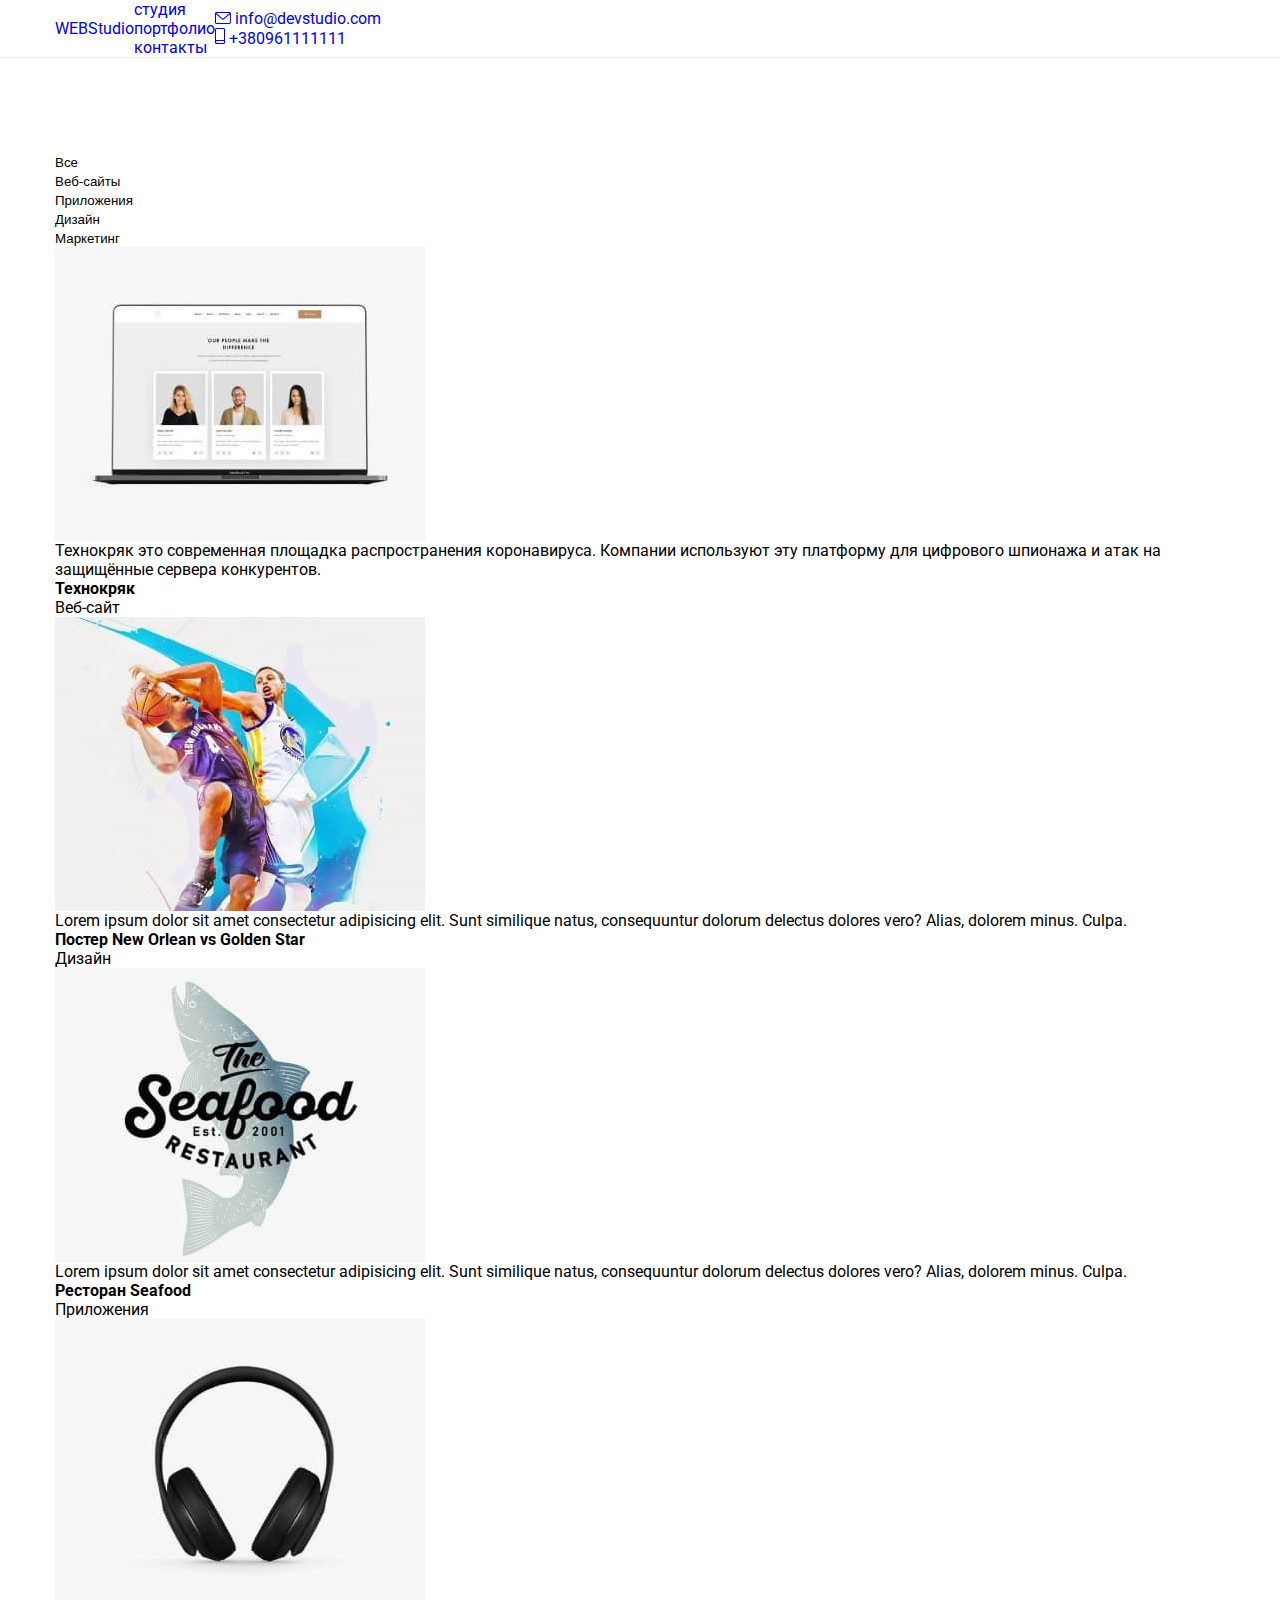
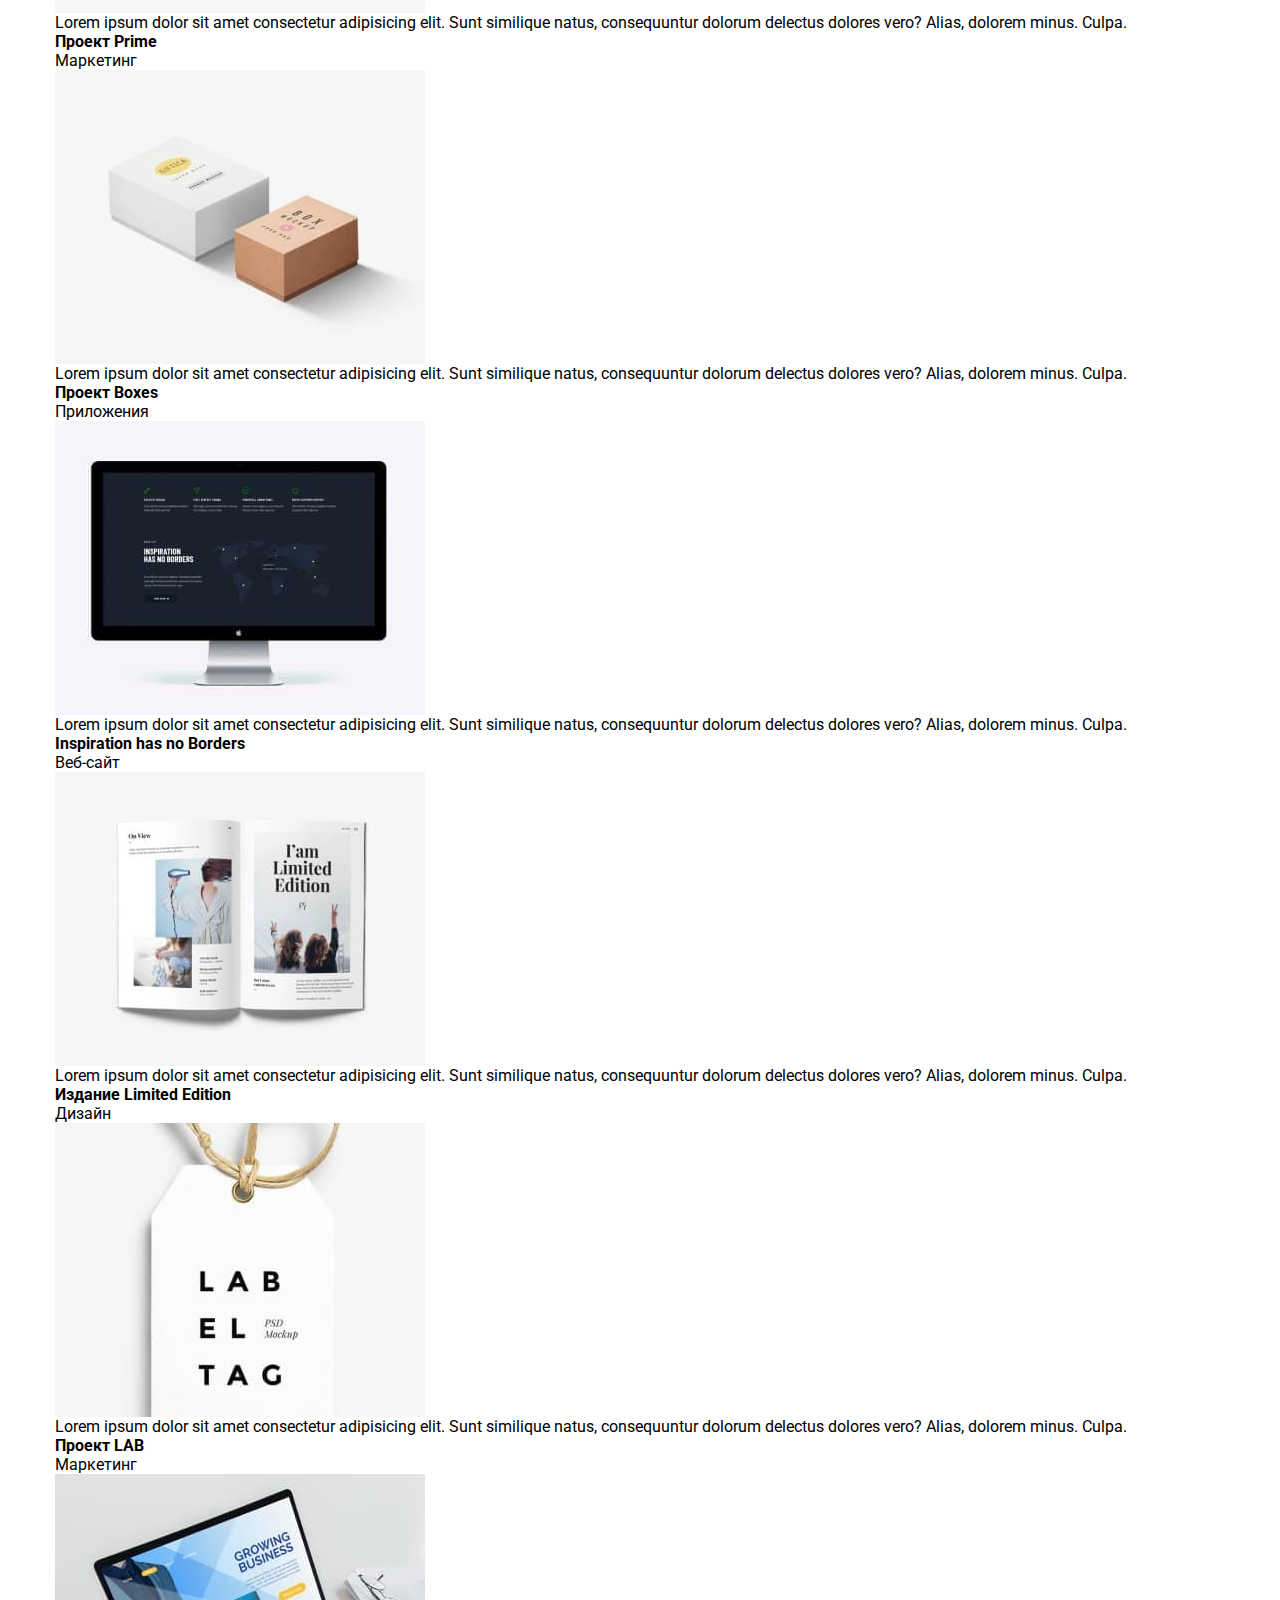
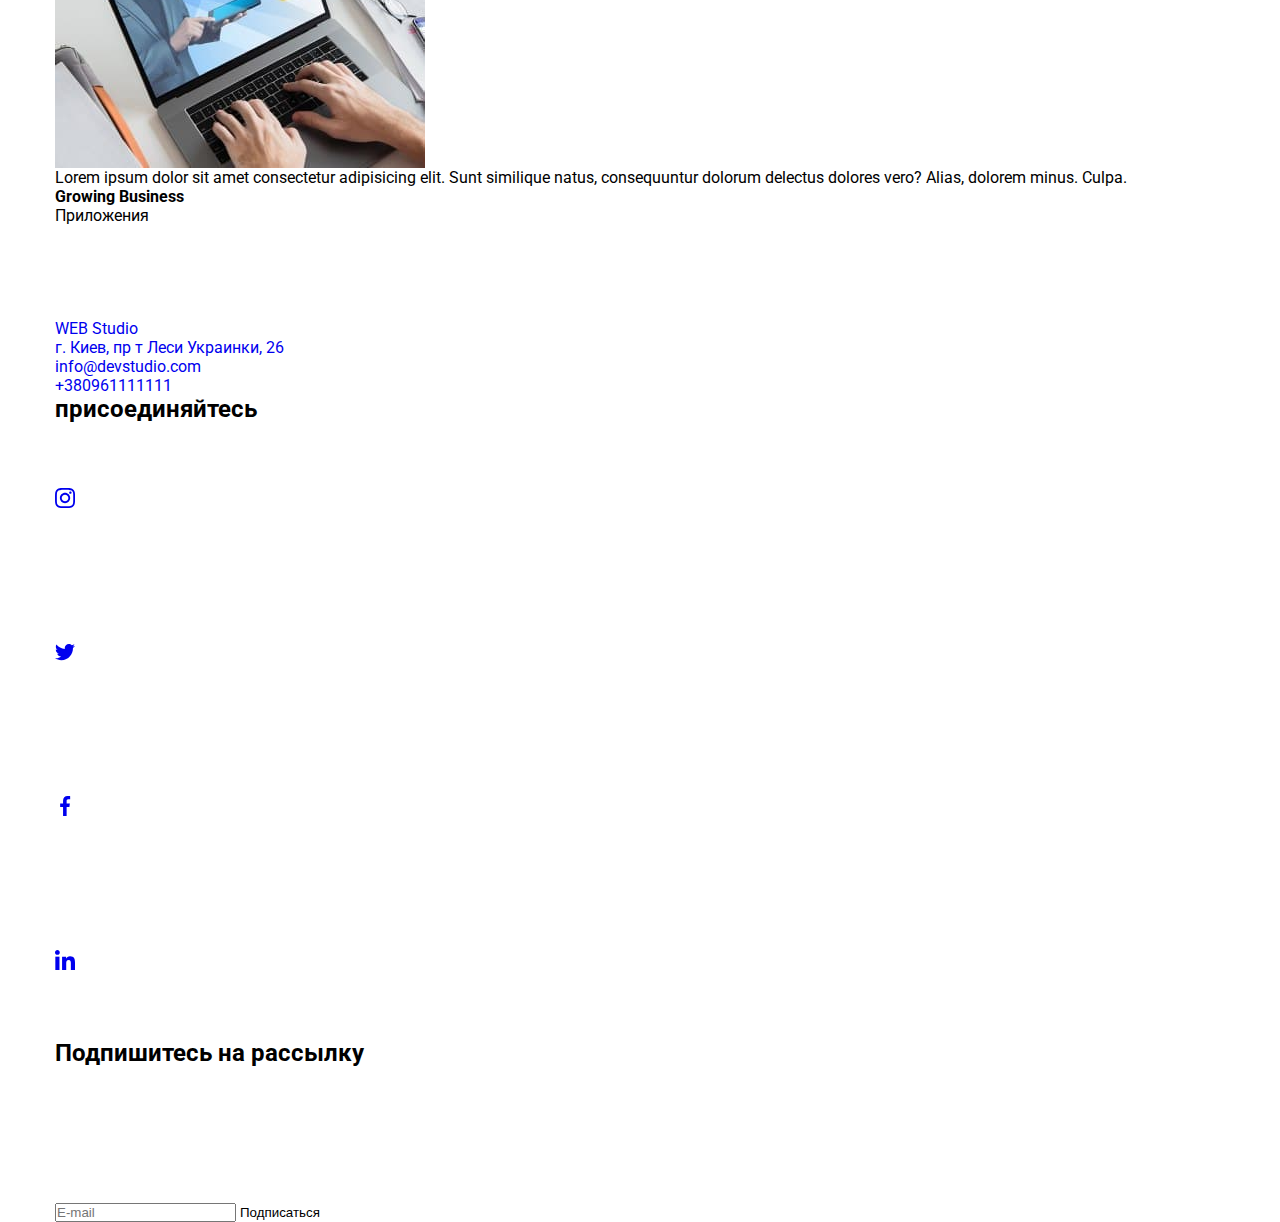
==== portfolio.html @ e419ee21 "Init commit" ====
<!DOCTYPE html>
<html lang="ru">
  <head>
    <meta charset="UTF-8" />
    <meta name="viewport" content="width=device-width, initial-scale=1.0" />
    <title>Document</title>
    <link
      rel="stylesheet"
      href="https://cdnjs.cloudflare.com/ajax/libs/modern-normalize/1.0.0/modern-normalize.css"
      integrity="sha512-Zx6MlUMKSVJoQ+83OwhdILe8cSEsCzfqThJd7J/VA2UrK6Ctj85p+xzqfyuNXE5B1k25uUdmJ2OzItbBy9GHAQ=="
      crossorigin="anonymous"
    />
    <link rel="preconnect" href="https://fonts.gstatic.com" />
    <link
      href="https://fonts.googleapis.com/css2?family=Raleway:wght@700&family=Roboto:wght@400;500;700;900&display=swap"
      rel="stylesheet"
    />
    <link rel="stylesheet" href="./styles/main.min.css" />
  </head>
  <body id="portfolio">
    <header class="header">
      <div class="container">
        <div class="header__content">
          <div class="logo">
            <a class="logotipe" href="#">
              <span class="logo_1">WEB</span><span class="logo_2">Studio</span>
            </a>
          </div>
          <nav class="menu_nav">
            <ul class="menu_list_nav">
              <li>
                <a class="links_nav" href="./index.html">студия</a>
              </li>
              <li>
                <a class="links_nav current" href="./portfolio.html"
                  >портфолио</a
                >
              </li>
              <li><a class="links_nav" href="#">контакты</a></li>
            </ul>
          </nav>
          <div class="contacts">
            <ul class="list_contacts">
              <li>
                <a class="links_contact" href="mailto:info@devstudio.com">
                  <svg width="16" height="12">
                    <use href="./images/sprite.svg#icon-envelope" />
                  </svg>
                  info@devstudio.com
                </a>
              </li>
              <li>
                <a class="links_contact" href="tel:+380961111111">
                  <svg width="10" height="16">
                    <use href="./images/sprite.svg#icon-smartphone" />
                  </svg>
                  +380961111111
                </a>
              </li>
            </ul>
          </div>
        </div>
      </div>
    </header>
    <main>
      <section class="section filter_section">
        <div class="container">
          <ul class="list__button">
            <li>
              <button class="button_style" type="button">Все</button>
            </li>
            <li>
              <button class="button_style" type="button">Веб-сайты</button>
            </li>
            <li>
              <button class="button_style" type="button">Приложения</button>
            </li>
            <li>
              <button class="button_style" type="button">Дизайн</button>
            </li>
            <li>
              <button class="button_style" type="button">Маркетинг</button>
            </li>
          </ul>
          <ul class="project">
            <li class="poroject_list">
              <div class="project-image-wrapper">
                <img
                  src="./images/Технокряк.jpg"
                  alt="foto_website"
                  width="370"
                  height="294"
                />
                <div class="desc">
                  <p>
                    Технокряк это современная площадка распространения
                    коронавируса. Компании используют эту платформу для
                    цифрового шпионажа и атак на защищённые сервера конкурентов.
                  </p>
                </div>
              </div>
              <div class="text__project">
                <h4 class="poroject_list_title">Технокряк</h4>
                <p class="poroject_list_text">Веб-сайт</p>
              </div>
            </li>
            <li class="poroject_list">
              <div class="project-image-wrapper">
                <img
                  src="./images/Постер_New_Orlean_vs_Golden_Star.jpg"
                  alt="foto_golden_star"
                  width="370"
                />
                <div class="desc">
                  <p
                    >Lorem ipsum dolor sit amet consectetur adipisicing elit.
                    Sunt similique natus, consequuntur dolorum delectus dolores
                    vero? Alias, dolorem minus. Culpa.</p
                  >
                </div>
              </div>
              <div class="text__project">
                <h4 class="poroject_list_title">
                  Постер New Orlean vs Golden Star
                </h4>
                <p class="poroject_list_text">Дизайн</p>
              </div>
            </li>
            <li class="poroject_list">
              <div class="project-image-wrapper">
                <img
                  src="./images/Ресторан_Seafood.jpg"
                  alt="foto_restorant"
                  width="370"
                  height="294"
                />
                <div class="desc">
                  <p
                    >Lorem ipsum dolor sit amet consectetur adipisicing elit.
                    Sunt similique natus, consequuntur dolorum delectus dolores
                    vero? Alias, dolorem minus. Culpa.</p
                  >
                </div>
              </div>
              <div class="text__project">
                <h4 class="poroject_list_title">Ресторан Seafood</h4>
                <p class="poroject_list_text">Приложения</p>
              </div>
            </li>
            <li class="poroject_list">
              <div class="project-image-wrapper">
                <img
                  src="./images/Проект_Prime.jpg"
                  alt="foto_headphones"
                  width="370"
                  height="294"
                />
                <div class="desc">
                  <p
                    >Lorem ipsum dolor sit amet consectetur adipisicing elit.
                    Sunt similique natus, consequuntur dolorum delectus dolores
                    vero? Alias, dolorem minus. Culpa.</p
                  >
                </div>
              </div>
              <div class="text__project">
                <h4 class="poroject_list_title">Проект Prime</h4>
                <p class="poroject_list_text">Маркетинг</p>
              </div>
            </li>
            <li class="poroject_list">
              <div class="project-image-wrapper">
                <img
                  src="./images/Проект_Boxes.jpg"
                  alt="foto_boxes"
                  width="370"
                  height="294"
                />
                <div class="desc">
                  <p
                    >Lorem ipsum dolor sit amet consectetur adipisicing elit.
                    Sunt similique natus, consequuntur dolorum delectus dolores
                    vero? Alias, dolorem minus. Culpa.</p
                  >
                </div>
              </div>
              <div class="text__project">
                <h4 class="poroject_list_title">Проект Boxes</h4>
                <p class="poroject_list_text">Приложения</p>
              </div>
            </li>
            <li class="poroject_list">
              <div class="project-image-wrapper">
                <img
                  src="./images/Inspiration_has_no_Borders.jpg"
                  alt="foto_borders"
                  width="370"
                  height="294"
                />
                <div class="desc">
                  <p
                    >Lorem ipsum dolor sit amet consectetur adipisicing elit.
                    Sunt similique natus, consequuntur dolorum delectus dolores
                    vero? Alias, dolorem minus. Culpa.</p
                  >
                </div>
              </div>
              <div class="text__project">
                <h4 class="poroject_list_title">Inspiration has no Borders</h4>
                <p class="poroject_list_text">Веб-сайт</p>
              </div>
            </li>
            <li class="poroject_list">
              <div class="project-image-wrapper">
                <img
                  src="./images/Издание_Limited_Edition.jpg"
                  alt="foto_edition"
                  width="370"
                  height="294"
                />
                <div class="desc">
                  <p
                    >Lorem ipsum dolor sit amet consectetur adipisicing elit.
                    Sunt similique natus, consequuntur dolorum delectus dolores
                    vero? Alias, dolorem minus. Culpa.</p
                  >
                </div>
              </div>
              <div class="text__project">
                <h4 class="poroject_list_title">Издание Limited Edition</h4>
                <p class="poroject_list_text">Дизайн</p>
              </div>
            </li>
            <li class="poroject_list">
              <div class="project-image-wrapper">
                <img
                  src="./images/Проект_LAB.jpg"
                  alt="foto_lab"
                  width="370"
                  height="294"
                />
                <div class="desc">
                  <p
                    >Lorem ipsum dolor sit amet consectetur adipisicing elit.
                    Sunt similique natus, consequuntur dolorum delectus dolores
                    vero? Alias, dolorem minus. Culpa.</p
                  >
                </div>
              </div>
              <div class="text__project">
                <h4 class="poroject_list_title">Проект LAB</h4>
                <p class="poroject_list_text">Маркетинг</p>
              </div>
            </li>
            <li class="poroject_list">
              <div class="project-image-wrapper">
                <img
                  src="./images/Growing_Business.jpg"
                  alt="foto_growing"
                  width="370"
                  height="294"
                />
                <div class="desc">
                  <p
                    >Lorem ipsum dolor sit amet consectetur adipisicing elit.
                    Sunt similique natus, consequuntur dolorum delectus dolores
                    vero? Alias, dolorem minus. Culpa.</p
                  >
                </div>
              </div>
              <div class="text__project">
                <h4 class="poroject_list_title">Growing Business</h4>
                <p class="poroject_list_text">Приложения</p>
              </div>
            </li>
          </ul>
        </div>
      </section>
    </main>
    <footer class="footer_logo">
      <div class="container">
        <div class="footer_link">
          <div class="contact_footer">
            <div class="logo">
              <a class="logotipe" href="#">
                <span class="logo_1">WEB</span>
                <span class="logo_2_footer">Studio</span>
              </a>
            </div>
            <div class="contacts">
              <ul class="list_footer">
                <li>
                  <a
                    class="address"
                    href="https://goo.gl/maps/7RgDSENQ5KW48WeS6"
                    rel="noopener noreferrer"
                  >
                    г. Киев, пр т Леси Украинки, 26
                  </a>
                </li>
                <li>
                  <a class="links_contact" href="mailto:info@devstudio.com">
                    info@devstudio.com
                  </a>
                </li>
                <li>
                  <a class="links_contact" href="tel:+380961111111">
                    +380961111111
                  </a>
                </li>
              </ul>
            </div>
          </div>
          <div class="social_link_footer">
            <h2 class="links__title">присоединяйтесь</h2>
            <ul class="list__link__footer">
              <li>
                <a href="#">
                  <svg width="20">
                    <use href="./images/sprite.svg#icon-instagram-2" />
                  </svg>
                </a>
              </li>
              <li>
                <a href="#">
                  <svg width="20">
                    <use href="./images/sprite.svg#icon-twitter-1" />
                  </svg>
                </a>
              </li>
              <li>
                <a href="#">
                  <svg width="20">
                    <use href="./images/sprite.svg#icon-facebook-1" />
                  </svg>
                </a>
              </li>
              <li>
                <a href="#">
                  <svg width="20">
                    <use href="./images/sprite.svg#icon-linkedin-1" />
                  </svg>
                </a>
              </li>
            </ul>
          </div>
          <div class="e-mail_input">
            <h2 class="title__input">Подпишитесь на рассылку</h2>
            <form action="" class="form_input">
              <input
                type="email"
                name="user-email"
                class="input__mailing__list"
                placeholder="E-mail"
              />
              <button type="submit" class="btn__subscribe"
                >Подписаться
                <svg>
                  <use href="./images/sprite.svg#icon-icon-send" />
                </svg>
              </button>
            </form>
          </div>
        </div>
      </div>
    </footer>
  </body>
</html>
---- styles/main.min.css ----
:root{--c-background: #e5e5e5;--c-white: #ffffff;--c-blue: #2196e3;--c-light-blue: #2196f3;--c-black: #000000;--c-dark: #212121;--c-boulder: #757575;--c-gray: #afb1b8;--c-colordesc: #2f303a;--c-colorteam: #f5f4fa;--font-roboto: "Roboto", sans-serif;--font-raleway: "Raleway", sans-serif;--max-container-width: 1200px;--container-padding: 0 15px;--section-padding: 94px 0}*{margin:0%;padding:0%;box-sizing:border-box}p{margin:0;padding:0}body{background-color:var(--c-white);font-family:var(--font-roboto)}button{background-color:transparent;border:none;cursor:pointer}a{text-decoration:none}ul li{list-style:none}img{display:block}.section{padding:var(--section-padding)}.container{max-width:var(--max-container-width);margin:0 auto;padding:var(--container-padding)}.social-links{display:flex;justify-content:center;align-items:center}.social-links__item{margin-right:10px;margin-left:0}.social-links__item:last-child{margin-right:0}.social-links__link{display:flex;border-radius:50%;justify-content:center;align-items:center;color:var(--c-gray);width:44px;height:44px;transition:color 0.25s cubic-bezier(0.4, 0, 0.2, 1),background-color 0.25s cubic-bezier(0.4, 0, 0.2, 1)}.social-links__link svg{width:20px;height:20px;color:inherit}.social-links__link:hover{background-color:var(--c-light-blue);color:var(--c-white)}.social-links--dark .social-links__link{background:rgba(255,255,255,0.1);color:var(--c-white)}.social-links--dark .social-links__link:hover{background-color:var(--c-light-blue)}.title,.working__title,.team__title,.partners__title{color:var(--c-dark);font-weight:700;font-size:36px;line-height:1.17;letter-spacing:0.03em}.backdrop{position:fixed;top:0;left:0;width:100vw;height:100vh;background-color:rgba(0,0,0,0.5);z-index:999;transition:all 250ms linear}.backdrop--is-hidden{opacity:0;visibility:hidden;pointer-events:none}.logo__first{color:var(--c-blue);font-size:26px;font-weight:400;font-family:var(--font-raleway);line-height:1.17}.logo__last{color:var(--c-black);font-size:26px;font-weight:700;font-family:var(--font-raleway);line-height:1.38}.logo--light .logo__last{color:var(--c-white)}.modal__close-button{position:absolute;top:8px;right:8px;width:30px;height:30px;border:1px solid rgba(0,0,0,0.1);box-sizing:border-box;border-radius:50%;padding:10 10}.modal__close-button:hover{color:var(--c-light-blue)}.modal__close-button svg{color:inherit;width:11px;height:11px;fill:none}.header{background-color:var(--c-white);border-bottom:1px solid #ececec}.header__content{display:flex;align-items:center}.header__list{display:flex;height:80px}.header__item{margin-right:50px;display:flex;justify-content:center;align-items:center;position:relative}.header__item:last-child{margin-right:0}.header__link{color:var(--c-dark);font-weight:500;font-size:14px;line-height:1.17;display:flex;height:100%;align-items:center;position:relative;transition:color 0.25s cubic-bezier(0.4, 0, 0.2, 1)}.header__link::after{content:"";display:block;width:100%;height:4px;background:var(--c-light-blue);position:absolute;left:0;bottom:-1px;border-radius:2px;opacity:0}.header__link:hover,.header__link:focus{color:var(--c-light-blue)}.header__link--current{color:var(--c-light-blue)}.header__link--current::after{opacity:1}.header__contacts{margin-left:auto}.header__contacts-list{display:flex}.header__contacts-item{margin-right:50px}.header__contacts-item:last-child{margin-right:0}.header__contacts-link{color:var(--c-boulder);display:inline-flex;justify-content:flex-start;align-items:center;transition:color 0.25s cubic-bezier(0.4, 0, 0.2, 1)}.header__contacts-link svg{margin-right:10px;color:inherit}.header__contacts-link:hover,.header__contacts-link:focus{color:var(--c-light-blue)}.header__logo{margin-right:93px}.hero{position:relative;background-color:var(--c-colordesc);background-image:url(../images/img_Overlay.jpg);background-repeat:no-repeat;background-size:cover;background-position:center center}.hero:before{content:"";display:block;position:absolute;left:0;top:0;width:100%;height:100%;z-index:1;background:rgba(47,48,58,0.4)}.hero__container{position:relative;z-index:2}.hero__content{color:var(--c-white);padding:106px 0}.hero__title{font-size:44px;line-height:60px;font-weight:900;max-width:690px;text-align:center;margin:0 auto 40px}.hero__button{color:var(--c-white);display:block;padding:10px 32px;background-color:var(--c-light-blue);border-radius:4px;margin:0 auto;min-width:200px;font-size:16px;line-height:1.87;box-shadow:0px 4px 4px rgba(0,0,0,0.15);transition:color 0.25s cubic-bezier(0.4, 0, 0.2, 1),background-color 0.25s cubic-bezier(0.4, 0, 0.2, 1)}.hero__button:hover{background-color:var(--c-white);color:var(--c-light-blue)}.about{padding-bottom:0}.about__content{display:flex;justify-content:space-between}.about__item{max-width:270px}.about__icon{padding:25px 0;display:flex;justify-content:center;align-items:center;margin-bottom:30px;background:#f5f4fa;border-radius:4px}.about__title{color:var(--c-dark);font-weight:700;font-size:14px;line-height:1.14;letter-spacing:0.03em;margin-bottom:10px}.about__text{color:var(--c-boulder);font-size:14px;letter-spacing:0.03em;line-height:1.71;font-weight:400;max-width:270px}.working__title{text-align:center;margin-bottom:50px}.working__list{display:flex;margin-left:-30px}.working__item{margin-left:30px;flex-basis:calc((100% / 3) - 30px);position:relative}.working__label{display:flex;justify-content:center;align-items:center;position:absolute;width:100%;padding:27px;background-color:rgba(47,48,58,0.8);font-weight:700;font-size:14px;line-height:1.14;letter-spacing:0.03em;color:var(--c-white);bottom:0px}.team{background-color:var(--c-colorteam);text-align:center}.team__title{margin-bottom:50px}.team__list{display:flex;margin-left:-30px}.team__item{box-shadow:0px 1px 3px rgba(0,0,0,0.12),0px 1px 1px rgba(0,0,0,0.14),0px 2px 1px rgba(0,0,0,0.2);border-radius:0px 0px 4px 4px;background-color:var(--c-white);margin-left:30px;flex-basis:calc((100% - 30px) / 4);border-radius:0px 0px 4px 4px}.team__name{color:var(--c-dark);font-weight:500;font-size:16px;line-height:1.17;letter-spacing:0.03em;margin:30px 0 10px;text-align:center}.team__position{color:var(--c-boulder);font-weight:400;font-size:16px;line-height:1.17;letter-spacing:0.03em;margin-bottom:16px}.team .social-links{padding:0 32px;margin-bottom:30px}.partners__title{margin-bottom:50px;text-align:center}.partners__list{display:flex;justify-content:flex-start;align-items:center;margin-right:-30px}.partners__item{display:flex;justify-content:center;align-items:center;border:1px solid var(--c-gray);border-radius:4px;flex-basis:170px;height:90px;margin-right:30px;color:var(--c-gray);transition:color 0.25s cubic-bezier(0.4, 0, 0.2, 1),border-color 0.25s cubic-bezier(0.4, 0, 0.2, 1)}.partners__item:hover{border-color:var(--c-light-blue);color:var(--c-light-blue)}.partners__icon{display:flex;justify-content:center;align-items:center;width:100%;height:100%;color:inherit}.footer{background-color:var(--c-colordesc);padding:60px}.footer__content{display:flex}.footer__item{padding-bottom:9px}.footer__item:last-child{padding-bottom:0}.footer__link{color:var(--c-white);font-weight:400;font-size:14px;line-height:1.71;letter-spacing:0.03em}.footer__logo{margin-bottom:20px}.footer__social{margin-left:70px;padding-top:12px}.footer__title{color:var(--c-white);font-weight:700;font-size:14px;line-height:1.17;letter-spacing:0.03em;margin-bottom:20px}.footer__input_wrapper{margin-left:93px;padding-top:12px}.footer__input_title{color:var(--c-white);font-weight:700;font-size:14px;line-height:1.17;letter-spacing:0.03em;margin-bottom:20px}.footer__input_item{color:var(--c-white);width:358px;padding:15px;background-color:#2f303a;border-radius:4px;box-sizing:border-box;box-shadow:inset 0 4px 4px rgba(0,0,0,0.15),0 4px 4px rgba(0,0,0,0.15);border:1px solid rgba(255,255,255,0.3)}.footer__input_item::placeholder{font-weight:400;font-size:16px;line-height:1.17;letter-spacing:0.03em}.footer__input{display:flex}.footer__btn{display:flex;align-items:center;font-weight:700;font-size:16px;line-height:1.88;letter-spacing:0.03em;margin-left:12px;padding:13px;color:var(--c-white);background-color:var(--c-light-blue);box-shadow:0px 4px 4px rgba(0,0,0,0.15);border-radius:4px}.footer__btn svg{width:24px;height:24px;margin-left:10px}.modal{position:absolute;top:50%;left:50%;padding:40px;transform:translate(-50%, -50%);width:528px;background-color:var(--c-white);box-shadow:0px 1px 3px rgba(0,0,0,0.12),0px 1px 1px rgba(0,0,0,0.14),0px 2px 1px rgba(0,0,0,0.2);border-radius:4px;transition:transform 0.25s cubic-bezier(0.4, 0, 0.2, 1)}.backdrop--is-hidden .modal{transform:translate(-50%, -50%) scale(0.7)}.modal__title{font-family:Roboto;font-size:20px;font-weight:700;line-height:23px;letter-spacing:0.03em;text-align:center;margin-bottom:12px}.modal__field{position:relative;color:var(--c-boulder);margin-bottom:10px;transition:color 0.25s cubic-bezier(0.4, 0, 0.2, 1),outline-color 0.25s cubic-bezier(0.4, 0, 0.2, 1)}.modal__field:focus-within{outline-color:var(--c-light-blue);color:var(--c-light-blue)}.modal__field--textarea{margin-bottom:20px;transition:color 0.25s cubic-bezier(0.4, 0, 0.2, 1),outline-color 0.25s cubic-bezier(0.4, 0, 0.2, 1)}.modal__label{display:block;font-weight:400;font-size:12px;line-height:1;color:var(--c-boulder);margin-bottom:4px}.modal__input{width:100%;height:40px;border:1px solid rgba(33,33,33,0.2);box-sizing:border-box;border-radius:4px;padding-left:42px;outline-color:inherit}.modal__icon{position:absolute;top:32px;left:15px;color:inherit}.modal__textarea{width:100%;height:120px;padding:12px 16px;resize:none;border:1px solid rgba(33,33,33,0.2);box-sizing:border-box;border-radius:4px;outline-color:inherit}.modal__textarea::placeholder{font-weight:400;font-size:14px;line-height:1.17;letter-spacing:0.03em;color:var(--c-boulder)}.modal__btn{display:block;margin:30px auto 0;font-weight:700;font-size:16px;line-height:1.87;letter-spacing:0.03em;color:var(--c-white);background-color:var(--c-light-blue);padding:10px 55px;box-shadow:0px 1px 3px rgba(0,0,0,0.12),0px 1px 1px rgba(0,0,0,0.14),0px 2px 1px rgba(0,0,0,0.2);border-radius:4px}.modal__agree-text{font-size:14px;line-height:24px}.modal__agree-text a{color:var(--c-light-blue);text-decoration:underline;text-decoration-skip-ink:none}.modal__checkbox-wrapper{cursor:pointer;display:inline-flex;align-items:center;user-select:none}.modal__checkbox{width:0;height:0;opacity:0}.modal__checkbox:checked+.modal__fake-checkbox{background:var(--c-light-blue)}.modal__fake-checkbox{position:relative;display:inline-block;vertical-align:middle;width:16px;height:16px;border:1px solid var(--c-light-blue);flex-shrink:0;margin-right:7px;border-radius:2px}.modal__fake-checkbox svg{position:absolute;top:3px;left:2px}
/*# sourceMappingURL=main.min.css.map */
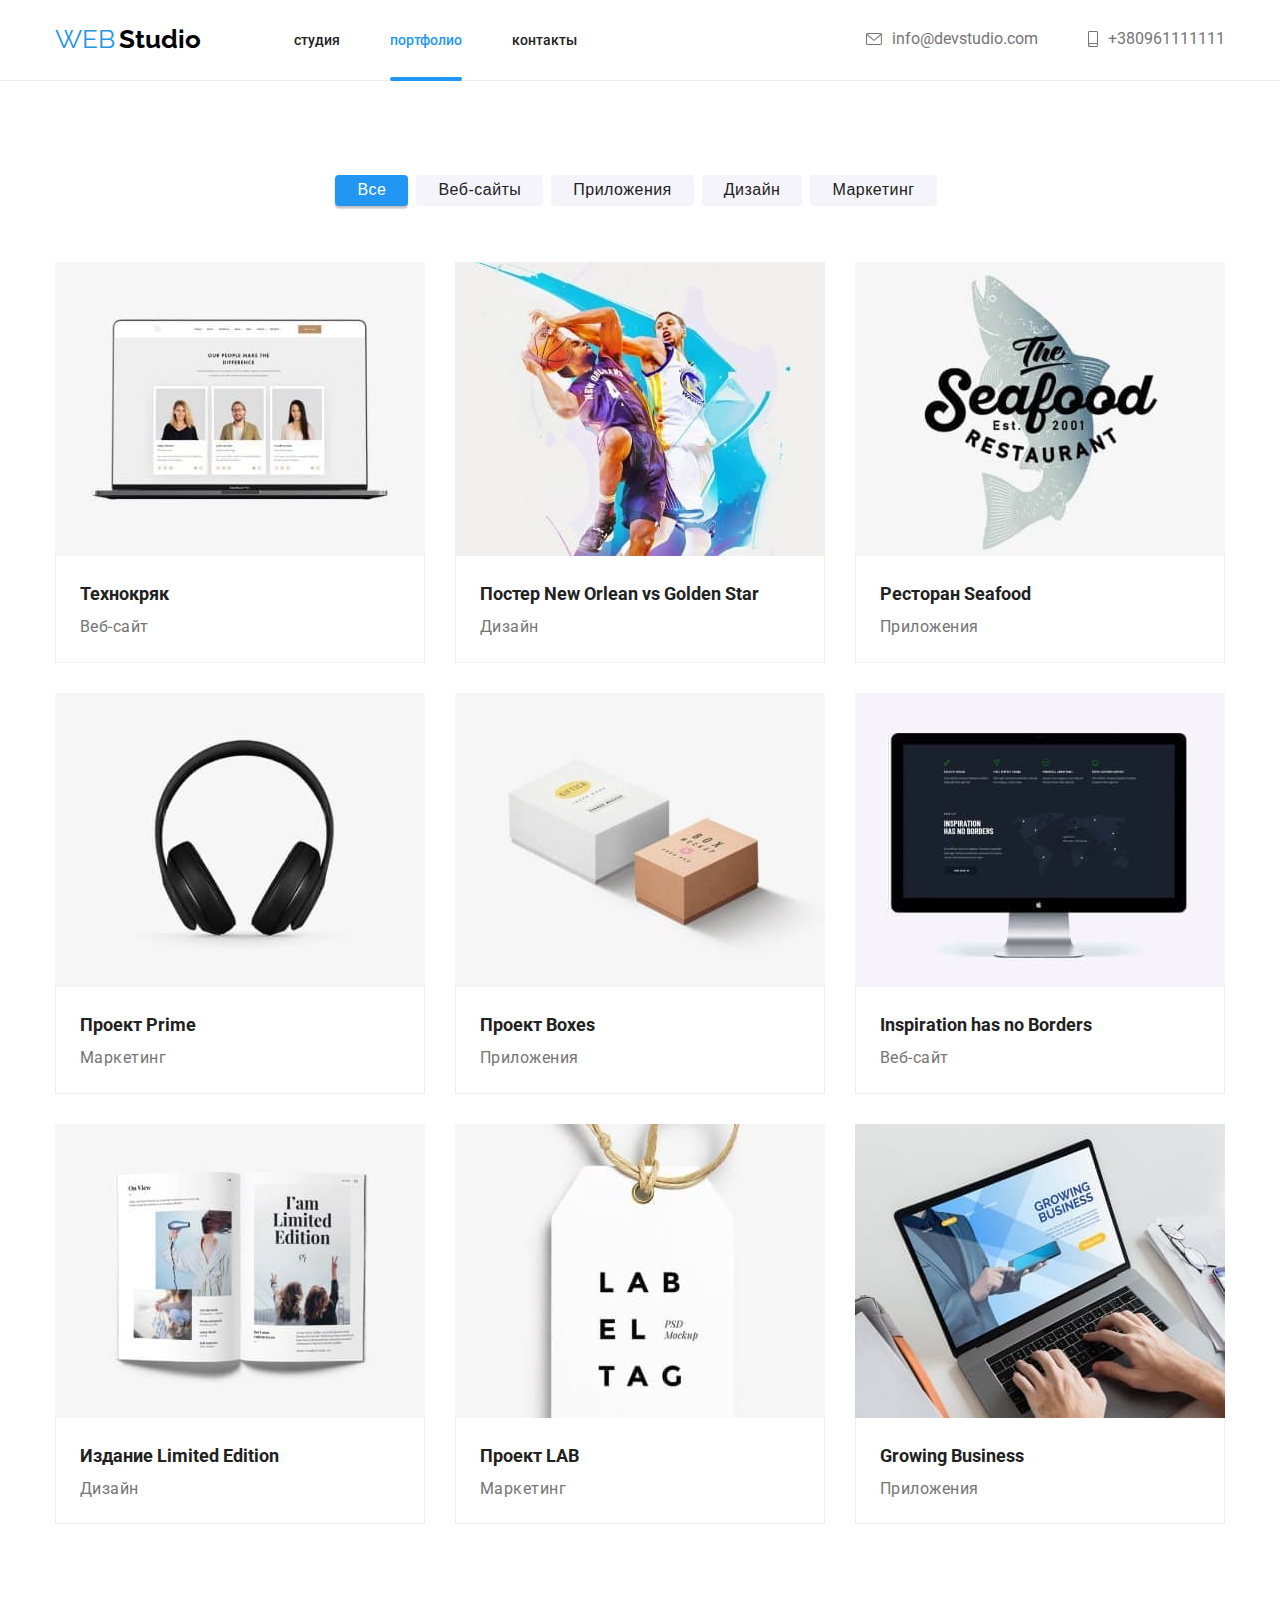
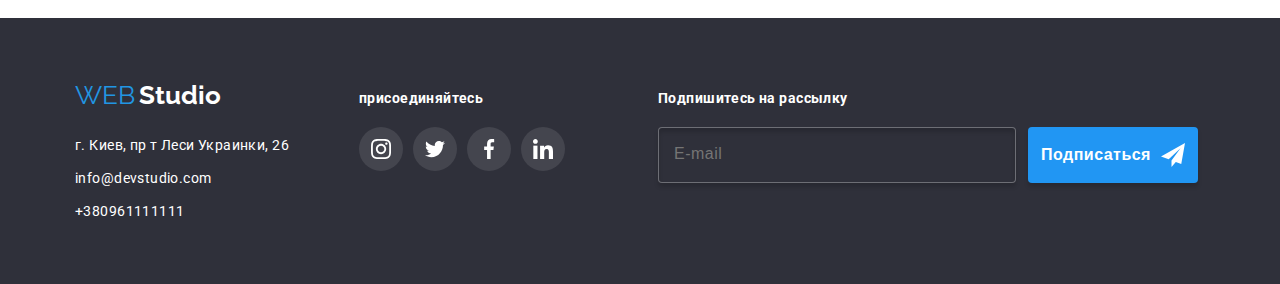
==== commit e92bc1aa: "hw-07" ====
--- a/portfolio.html
+++ b/portfolio.html
@@ -21,36 +21,44 @@
     <header class="header">
       <div class="container">
         <div class="header__content">
-          <div class="logo">
-            <a class="logotipe" href="#">
-              <span class="logo_1">WEB</span><span class="logo_2">Studio</span>
+          <div class="logo header__logo">
+            <a class="logo__link" href="#">
+              <span class="logo__first">WEB</span>
+              <span class="logo__last">Studio</span>
             </a>
           </div>
-          <nav class="menu_nav">
-            <ul class="menu_list_nav">
-              <li>
-                <a class="links_nav" href="./index.html">студия</a>
-              </li>
-              <li>
-                <a class="links_nav current" href="./portfolio.html"
+          <nav class="header__nav">
+            <ul class="header__list">
+              <li class="header__item">
+                <a class="header__link" href="./index.html"> студия </a>
+              </li>
+              <li class="header__item">
+                <a
+                  class="header__link header__link--current"
+                  href="./portfolio.html"
                   >портфолио</a
                 >
               </li>
-              <li><a class="links_nav" href="#">контакты</a></li>
+              <li class="header__item">
+                <a class="header__link" href="#">контакты</a>
+              </li>
             </ul>
           </nav>
-          <div class="contacts">
-            <ul class="list_contacts">
-              <li>
-                <a class="links_contact" href="mailto:info@devstudio.com">
+          <div class="header__contacts">
+            <ul class="header__contacts-list">
+              <li class="header__contacts-item">
+                <a
+                  class="header__contacts-link"
+                  href="mailto:info@devstudio.com"
+                >
                   <svg width="16" height="12">
                     <use href="./images/sprite.svg#icon-envelope" />
                   </svg>
                   info@devstudio.com
                 </a>
               </li>
-              <li>
-                <a class="links_contact" href="tel:+380961111111">
+              <li class="header__contacts-item">
+                <a class="header__contacts-link" href="tel:+380961111111">
                   <svg width="10" height="16">
                     <use href="./images/sprite.svg#icon-smartphone" />
                   </svg>
@@ -63,35 +71,35 @@
       </div>
     </header>
     <main>
-      <section class="section filter_section">
+      <section class="section filter">
         <div class="container">
-          <ul class="list__button">
-            <li>
-              <button class="button_style" type="button">Все</button>
-            </li>
-            <li>
-              <button class="button_style" type="button">Веб-сайты</button>
-            </li>
-            <li>
-              <button class="button_style" type="button">Приложения</button>
-            </li>
-            <li>
-              <button class="button_style" type="button">Дизайн</button>
-            </li>
-            <li>
-              <button class="button_style" type="button">Маркетинг</button>
+          <ul class="filter__list">
+            <li class="filter__item filter__item--current">
+              <button class="filter__button" type="button">Все</button>
+            </li>
+            <li class="filter__item">
+              <button class="filter__button" type="button">Веб-сайты</button>
+            </li>
+            <li class="filter__item">
+              <button class="filter__button" type="button">Приложения</button>
+            </li>
+            <li class="filter__item">
+              <button class="filter__button" type="button">Дизайн</button>
+            </li>
+            <li class="filter__item">
+              <button class="filter__button" type="button">Маркетинг</button>
             </li>
           </ul>
-          <ul class="project">
-            <li class="poroject_list">
-              <div class="project-image-wrapper">
+          <ul class="project__list">
+            <li class="project__item">
+              <div class="project__image-wrapper">
                 <img
                   src="./images/Технокряк.jpg"
                   alt="foto_website"
                   width="370"
                   height="294"
                 />
-                <div class="desc">
+                <div class="project__overlay">
                   <p>
                     Технокряк это современная площадка распространения
                     коронавируса. Компании используют эту платформу для
@@ -99,261 +107,262 @@
                   </p>
                 </div>
               </div>
-              <div class="text__project">
-                <h4 class="poroject_list_title">Технокряк</h4>
-                <p class="poroject_list_text">Веб-сайт</p>
-              </div>
-            </li>
-            <li class="poroject_list">
-              <div class="project-image-wrapper">
+              <div class="project__text">
+                <h4 class="project__title">Технокряк</h4>
+                <p class="project__description">Веб-сайт</p>
+              </div>
+            </li>
+            <li class="project__item">
+              <div class="project__image-wrapper">
                 <img
                   src="./images/Постер_New_Orlean_vs_Golden_Star.jpg"
                   alt="foto_golden_star"
                   width="370"
                 />
-                <div class="desc">
-                  <p
-                    >Lorem ipsum dolor sit amet consectetur adipisicing elit.
-                    Sunt similique natus, consequuntur dolorum delectus dolores
-                    vero? Alias, dolorem minus. Culpa.</p
-                  >
-                </div>
-              </div>
-              <div class="text__project">
-                <h4 class="poroject_list_title">
+                <div class="project__overlay">
+                  <p
+                    >Lorem ipsum dolor sit amet consectetur adipisicing elit.
+                    Sunt similique natus, consequuntur dolorum delectus dolores
+                    vero? Alias, dolorem minus. Culpa.</p
+                  >
+                </div>
+              </div>
+              <div class="project__text">
+                <h4 class="project__title">
                   Постер New Orlean vs Golden Star
                 </h4>
-                <p class="poroject_list_text">Дизайн</p>
-              </div>
-            </li>
-            <li class="poroject_list">
-              <div class="project-image-wrapper">
+                <p class="project__description">Дизайн</p>
+              </div>
+            </li>
+            <li class="project__item">
+              <div class="project__image-wrapper">
                 <img
                   src="./images/Ресторан_Seafood.jpg"
                   alt="foto_restorant"
                   width="370"
                   height="294"
                 />
-                <div class="desc">
-                  <p
-                    >Lorem ipsum dolor sit amet consectetur adipisicing elit.
-                    Sunt similique natus, consequuntur dolorum delectus dolores
-                    vero? Alias, dolorem minus. Culpa.</p
-                  >
-                </div>
-              </div>
-              <div class="text__project">
-                <h4 class="poroject_list_title">Ресторан Seafood</h4>
-                <p class="poroject_list_text">Приложения</p>
-              </div>
-            </li>
-            <li class="poroject_list">
-              <div class="project-image-wrapper">
+                <div class="project__overlay">
+                  <p
+                    >Lorem ipsum dolor sit amet consectetur adipisicing elit.
+                    Sunt similique natus, consequuntur dolorum delectus dolores
+                    vero? Alias, dolorem minus. Culpa.</p
+                  >
+                </div>
+              </div>
+              <div class="project__text">
+                <h4 class="project__title">Ресторан Seafood</h4>
+                <p class="project__description">Приложения</p>
+              </div>
+            </li>
+            <li class="project__item">
+              <div class="project__image-wrapper">
                 <img
                   src="./images/Проект_Prime.jpg"
                   alt="foto_headphones"
                   width="370"
                   height="294"
                 />
-                <div class="desc">
-                  <p
-                    >Lorem ipsum dolor sit amet consectetur adipisicing elit.
-                    Sunt similique natus, consequuntur dolorum delectus dolores
-                    vero? Alias, dolorem minus. Culpa.</p
-                  >
-                </div>
-              </div>
-              <div class="text__project">
-                <h4 class="poroject_list_title">Проект Prime</h4>
-                <p class="poroject_list_text">Маркетинг</p>
-              </div>
-            </li>
-            <li class="poroject_list">
-              <div class="project-image-wrapper">
+                <div class="project__overlay">
+                  <p
+                    >Lorem ipsum dolor sit amet consectetur adipisicing elit.
+                    Sunt similique natus, consequuntur dolorum delectus dolores
+                    vero? Alias, dolorem minus. Culpa.</p
+                  >
+                </div>
+              </div>
+              <div class="project__text">
+                <h4 class="project__title">Проект Prime</h4>
+                <p class="project__description">Маркетинг</p>
+              </div>
+            </li>
+            <li class="project__item">
+              <div class="project__image-wrapper">
                 <img
                   src="./images/Проект_Boxes.jpg"
                   alt="foto_boxes"
                   width="370"
                   height="294"
                 />
-                <div class="desc">
-                  <p
-                    >Lorem ipsum dolor sit amet consectetur adipisicing elit.
-                    Sunt similique natus, consequuntur dolorum delectus dolores
-                    vero? Alias, dolorem minus. Culpa.</p
-                  >
-                </div>
-              </div>
-              <div class="text__project">
-                <h4 class="poroject_list_title">Проект Boxes</h4>
-                <p class="poroject_list_text">Приложения</p>
-              </div>
-            </li>
-            <li class="poroject_list">
-              <div class="project-image-wrapper">
+                <div class="project__overlay">
+                  <p
+                    >Lorem ipsum dolor sit amet consectetur adipisicing elit.
+                    Sunt similique natus, consequuntur dolorum delectus dolores
+                    vero? Alias, dolorem minus. Culpa.</p
+                  >
+                </div>
+              </div>
+              <div class="project__text">
+                <h4 class="project__title">Проект Boxes</h4>
+                <p class="project__description">Приложения</p>
+              </div>
+            </li>
+            <li class="project__item">
+              <div class="project__image-wrapper">
                 <img
                   src="./images/Inspiration_has_no_Borders.jpg"
                   alt="foto_borders"
                   width="370"
                   height="294"
                 />
-                <div class="desc">
-                  <p
-                    >Lorem ipsum dolor sit amet consectetur adipisicing elit.
-                    Sunt similique natus, consequuntur dolorum delectus dolores
-                    vero? Alias, dolorem minus. Culpa.</p
-                  >
-                </div>
-              </div>
-              <div class="text__project">
-                <h4 class="poroject_list_title">Inspiration has no Borders</h4>
-                <p class="poroject_list_text">Веб-сайт</p>
-              </div>
-            </li>
-            <li class="poroject_list">
-              <div class="project-image-wrapper">
+                <div class="project__overlay">
+                  <p
+                    >Lorem ipsum dolor sit amet consectetur adipisicing elit.
+                    Sunt similique natus, consequuntur dolorum delectus dolores
+                    vero? Alias, dolorem minus. Culpa.</p
+                  >
+                </div>
+              </div>
+              <div class="project__text">
+                <h4 class="project__title">Inspiration has no Borders</h4>
+                <p class="project__description">Веб-сайт</p>
+              </div>
+            </li>
+            <li class="project__item">
+              <div class="project__image-wrapper">
                 <img
                   src="./images/Издание_Limited_Edition.jpg"
                   alt="foto_edition"
                   width="370"
                   height="294"
                 />
-                <div class="desc">
-                  <p
-                    >Lorem ipsum dolor sit amet consectetur adipisicing elit.
-                    Sunt similique natus, consequuntur dolorum delectus dolores
-                    vero? Alias, dolorem minus. Culpa.</p
-                  >
-                </div>
-              </div>
-              <div class="text__project">
-                <h4 class="poroject_list_title">Издание Limited Edition</h4>
-                <p class="poroject_list_text">Дизайн</p>
-              </div>
-            </li>
-            <li class="poroject_list">
-              <div class="project-image-wrapper">
+                <div class="project__overlay">
+                  <p
+                    >Lorem ipsum dolor sit amet consectetur adipisicing elit.
+                    Sunt similique natus, consequuntur dolorum delectus dolores
+                    vero? Alias, dolorem minus. Culpa.</p
+                  >
+                </div>
+              </div>
+              <div class="project__text">
+                <h4 class="project__title">Издание Limited Edition</h4>
+                <p class="project__description">Дизайн</p>
+              </div>
+            </li>
+            <li class="project__item">
+              <div class="project__image-wrapper">
                 <img
                   src="./images/Проект_LAB.jpg"
                   alt="foto_lab"
                   width="370"
                   height="294"
                 />
-                <div class="desc">
-                  <p
-                    >Lorem ipsum dolor sit amet consectetur adipisicing elit.
-                    Sunt similique natus, consequuntur dolorum delectus dolores
-                    vero? Alias, dolorem minus. Culpa.</p
-                  >
-                </div>
-              </div>
-              <div class="text__project">
-                <h4 class="poroject_list_title">Проект LAB</h4>
-                <p class="poroject_list_text">Маркетинг</p>
-              </div>
-            </li>
-            <li class="poroject_list">
-              <div class="project-image-wrapper">
+                <div class="project__overlay">
+                  <p
+                    >Lorem ipsum dolor sit amet consectetur adipisicing elit.
+                    Sunt similique natus, consequuntur dolorum delectus dolores
+                    vero? Alias, dolorem minus. Culpa.</p
+                  >
+                </div>
+              </div>
+              <div class="project__text">
+                <h4 class="project__title">Проект LAB</h4>
+                <p class="project__description">Маркетинг</p>
+              </div>
+            </li>
+            <li class="project__item">
+              <div class="project__image-wrapper">
                 <img
                   src="./images/Growing_Business.jpg"
                   alt="foto_growing"
                   width="370"
                   height="294"
                 />
-                <div class="desc">
-                  <p
-                    >Lorem ipsum dolor sit amet consectetur adipisicing elit.
-                    Sunt similique natus, consequuntur dolorum delectus dolores
-                    vero? Alias, dolorem minus. Culpa.</p
-                  >
-                </div>
-              </div>
-              <div class="text__project">
-                <h4 class="poroject_list_title">Growing Business</h4>
-                <p class="poroject_list_text">Приложения</p>
+                <div class="project__overlay">
+                  <p
+                    >Lorem ipsum dolor sit amet consectetur adipisicing elit.
+                    Sunt similique natus, consequuntur dolorum delectus dolores
+                    vero? Alias, dolorem minus. Culpa.</p
+                  >
+                </div>
+              </div>
+              <div class="project__text">
+                <h4 class="project__title">Growing Business</h4>
+                <p class="project__description">Приложения</p>
               </div>
             </li>
           </ul>
         </div>
       </section>
     </main>
-    <footer class="footer_logo">
+    <footer class="footer">
       <div class="container">
-        <div class="footer_link">
-          <div class="contact_footer">
-            <div class="logo">
-              <a class="logotipe" href="#">
-                <span class="logo_1">WEB</span>
-                <span class="logo_2_footer">Studio</span>
+        <div class="footer__content">
+          <div>
+            <div class="logo logo--light footer__logo">
+              <a class="logo__link" href="#">
+                <span class="logo__first">WEB</span>
+                <span class="logo__last">Studio</span>
               </a>
             </div>
-            <div class="contacts">
-              <ul class="list_footer">
-                <li>
+            <div class="footer__contacts">
+              <ul class="footer__list">
+                <li class="footer__item">
                   <a
-                    class="address"
+                    class="footer__link"
                     href="https://goo.gl/maps/7RgDSENQ5KW48WeS6"
                     rel="noopener noreferrer"
                   >
                     г. Киев, пр т Леси Украинки, 26
                   </a>
                 </li>
-                <li>
-                  <a class="links_contact" href="mailto:info@devstudio.com">
+                <li class="footer__item">
+                  <a class="footer__link" href="mailto:info@devstudio.com">
                     info@devstudio.com
                   </a>
                 </li>
-                <li>
-                  <a class="links_contact" href="tel:+380961111111">
+                <li class="footer__item">
+                  <a class="footer__link" href="tel:+380961111111">
                     +380961111111
                   </a>
                 </li>
               </ul>
             </div>
           </div>
-          <div class="social_link_footer">
-            <h2 class="links__title">присоединяйтесь</h2>
-            <ul class="list__link__footer">
-              <li>
-                <a href="#">
-                  <svg width="20">
+
+          <div class="footer__social">
+            <h2 class="footer__title">присоединяйтесь</h2>
+            <ul class="social-links social-links--dark">
+              <li class="social-links__item">
+                <a href="#" class="social-links__link">
+                  <svg>
                     <use href="./images/sprite.svg#icon-instagram-2" />
                   </svg>
                 </a>
               </li>
-              <li>
-                <a href="#">
-                  <svg width="20">
+              <li class="social-links__item">
+                <a href="#" class="social-links__link social-links__link--dark">
+                  <svg>
                     <use href="./images/sprite.svg#icon-twitter-1" />
                   </svg>
                 </a>
               </li>
-              <li>
-                <a href="#">
-                  <svg width="20">
+              <li class="social-links__item">
+                <a href="#" class="social-links__link">
+                  <svg>
                     <use href="./images/sprite.svg#icon-facebook-1" />
                   </svg>
                 </a>
               </li>
-              <li>
-                <a href="#">
-                  <svg width="20">
+              <li class="social-links__item">
+                <a href="#" class="social-links__link">
+                  <svg>
                     <use href="./images/sprite.svg#icon-linkedin-1" />
                   </svg>
                 </a>
               </li>
             </ul>
           </div>
-          <div class="e-mail_input">
-            <h2 class="title__input">Подпишитесь на рассылку</h2>
-            <form action="" class="form_input">
+          <div class="footer__input_wrapper">
+            <p class="footer__input_title">Подпишитесь на рассылку</p>
+            <form action="#" class="footer__input">
               <input
                 type="email"
-                name="user-email"
-                class="input__mailing__list"
+                name="e-mail"
+                class="footer__input_item"
                 placeholder="E-mail"
               />
-              <button type="submit" class="btn__subscribe"
+              <button type="submit" class="footer__btn"
                 >Подписаться
                 <svg>
                   <use href="./images/sprite.svg#icon-icon-send" />
--- a/styles/main.min.css
+++ b/styles/main.min.css
@@ -1,2 +1,2 @@
-:root{--c-background: #e5e5e5;--c-white: #ffffff;--c-blue: #2196e3;--c-light-blue: #2196f3;--c-black: #000000;--c-dark: #212121;--c-boulder: #757575;--c-gray: #afb1b8;--c-colordesc: #2f303a;--c-colorteam: #f5f4fa;--font-roboto: "Roboto", sans-serif;--font-raleway: "Raleway", sans-serif;--max-container-width: 1200px;--container-padding: 0 15px;--section-padding: 94px 0}*{margin:0%;padding:0%;box-sizing:border-box}p{margin:0;padding:0}body{background-color:var(--c-white);font-family:var(--font-roboto)}button{background-color:transparent;border:none;cursor:pointer}a{text-decoration:none}ul li{list-style:none}img{display:block}.section{padding:var(--section-padding)}.container{max-width:var(--max-container-width);margin:0 auto;padding:var(--container-padding)}.social-links{display:flex;justify-content:center;align-items:center}.social-links__item{margin-right:10px;margin-left:0}.social-links__item:last-child{margin-right:0}.social-links__link{display:flex;border-radius:50%;justify-content:center;align-items:center;color:var(--c-gray);width:44px;height:44px;transition:color 0.25s cubic-bezier(0.4, 0, 0.2, 1),background-color 0.25s cubic-bezier(0.4, 0, 0.2, 1)}.social-links__link svg{width:20px;height:20px;color:inherit}.social-links__link:hover{background-color:var(--c-light-blue);color:var(--c-white)}.social-links--dark .social-links__link{background:rgba(255,255,255,0.1);color:var(--c-white)}.social-links--dark .social-links__link:hover{background-color:var(--c-light-blue)}.title,.working__title,.team__title,.partners__title{color:var(--c-dark);font-weight:700;font-size:36px;line-height:1.17;letter-spacing:0.03em}.backdrop{position:fixed;top:0;left:0;width:100vw;height:100vh;background-color:rgba(0,0,0,0.5);z-index:999;transition:all 250ms linear}.backdrop--is-hidden{opacity:0;visibility:hidden;pointer-events:none}.logo__first{color:var(--c-blue);font-size:26px;font-weight:400;font-family:var(--font-raleway);line-height:1.17}.logo__last{color:var(--c-black);font-size:26px;font-weight:700;font-family:var(--font-raleway);line-height:1.38}.logo--light .logo__last{color:var(--c-white)}.modal__close-button{position:absolute;top:8px;right:8px;width:30px;height:30px;border:1px solid rgba(0,0,0,0.1);box-sizing:border-box;border-radius:50%;padding:10 10}.modal__close-button:hover{color:var(--c-light-blue)}.modal__close-button svg{color:inherit;width:11px;height:11px;fill:none}.header{background-color:var(--c-white);border-bottom:1px solid #ececec}.header__content{display:flex;align-items:center}.header__list{display:flex;height:80px}.header__item{margin-right:50px;display:flex;justify-content:center;align-items:center;position:relative}.header__item:last-child{margin-right:0}.header__link{color:var(--c-dark);font-weight:500;font-size:14px;line-height:1.17;display:flex;height:100%;align-items:center;position:relative;transition:color 0.25s cubic-bezier(0.4, 0, 0.2, 1)}.header__link::after{content:"";display:block;width:100%;height:4px;background:var(--c-light-blue);position:absolute;left:0;bottom:-1px;border-radius:2px;opacity:0}.header__link:hover,.header__link:focus{color:var(--c-light-blue)}.header__link--current{color:var(--c-light-blue)}.header__link--current::after{opacity:1}.header__contacts{margin-left:auto}.header__contacts-list{display:flex}.header__contacts-item{margin-right:50px}.header__contacts-item:last-child{margin-right:0}.header__contacts-link{color:var(--c-boulder);display:inline-flex;justify-content:flex-start;align-items:center;transition:color 0.25s cubic-bezier(0.4, 0, 0.2, 1)}.header__contacts-link svg{margin-right:10px;color:inherit}.header__contacts-link:hover,.header__contacts-link:focus{color:var(--c-light-blue)}.header__logo{margin-right:93px}.hero{position:relative;background-color:var(--c-colordesc);background-image:url(../images/img_Overlay.jpg);background-repeat:no-repeat;background-size:cover;background-position:center center}.hero:before{content:"";display:block;position:absolute;left:0;top:0;width:100%;height:100%;z-index:1;background:rgba(47,48,58,0.4)}.hero__container{position:relative;z-index:2}.hero__content{color:var(--c-white);padding:106px 0}.hero__title{font-size:44px;line-height:60px;font-weight:900;max-width:690px;text-align:center;margin:0 auto 40px}.hero__button{color:var(--c-white);display:block;padding:10px 32px;background-color:var(--c-light-blue);border-radius:4px;margin:0 auto;min-width:200px;font-size:16px;line-height:1.87;box-shadow:0px 4px 4px rgba(0,0,0,0.15);transition:color 0.25s cubic-bezier(0.4, 0, 0.2, 1),background-color 0.25s cubic-bezier(0.4, 0, 0.2, 1)}.hero__button:hover{background-color:var(--c-white);color:var(--c-light-blue)}.about{padding-bottom:0}.about__content{display:flex;justify-content:space-between}.about__item{max-width:270px}.about__icon{padding:25px 0;display:flex;justify-content:center;align-items:center;margin-bottom:30px;background:#f5f4fa;border-radius:4px}.about__title{color:var(--c-dark);font-weight:700;font-size:14px;line-height:1.14;letter-spacing:0.03em;margin-bottom:10px}.about__text{color:var(--c-boulder);font-size:14px;letter-spacing:0.03em;line-height:1.71;font-weight:400;max-width:270px}.working__title{text-align:center;margin-bottom:50px}.working__list{display:flex;margin-left:-30px}.working__item{margin-left:30px;flex-basis:calc((100% / 3) - 30px);position:relative}.working__label{display:flex;justify-content:center;align-items:center;position:absolute;width:100%;padding:27px;background-color:rgba(47,48,58,0.8);font-weight:700;font-size:14px;line-height:1.14;letter-spacing:0.03em;color:var(--c-white);bottom:0px}.team{background-color:var(--c-colorteam);text-align:center}.team__title{margin-bottom:50px}.team__list{display:flex;margin-left:-30px}.team__item{box-shadow:0px 1px 3px rgba(0,0,0,0.12),0px 1px 1px rgba(0,0,0,0.14),0px 2px 1px rgba(0,0,0,0.2);border-radius:0px 0px 4px 4px;background-color:var(--c-white);margin-left:30px;flex-basis:calc((100% - 30px) / 4);border-radius:0px 0px 4px 4px}.team__name{color:var(--c-dark);font-weight:500;font-size:16px;line-height:1.17;letter-spacing:0.03em;margin:30px 0 10px;text-align:center}.team__position{color:var(--c-boulder);font-weight:400;font-size:16px;line-height:1.17;letter-spacing:0.03em;margin-bottom:16px}.team .social-links{padding:0 32px;margin-bottom:30px}.partners__title{margin-bottom:50px;text-align:center}.partners__list{display:flex;justify-content:flex-start;align-items:center;margin-right:-30px}.partners__item{display:flex;justify-content:center;align-items:center;border:1px solid var(--c-gray);border-radius:4px;flex-basis:170px;height:90px;margin-right:30px;color:var(--c-gray);transition:color 0.25s cubic-bezier(0.4, 0, 0.2, 1),border-color 0.25s cubic-bezier(0.4, 0, 0.2, 1)}.partners__item:hover{border-color:var(--c-light-blue);color:var(--c-light-blue)}.partners__icon{display:flex;justify-content:center;align-items:center;width:100%;height:100%;color:inherit}.footer{background-color:var(--c-colordesc);padding:60px}.footer__content{display:flex}.footer__item{padding-bottom:9px}.footer__item:last-child{padding-bottom:0}.footer__link{color:var(--c-white);font-weight:400;font-size:14px;line-height:1.71;letter-spacing:0.03em}.footer__logo{margin-bottom:20px}.footer__social{margin-left:70px;padding-top:12px}.footer__title{color:var(--c-white);font-weight:700;font-size:14px;line-height:1.17;letter-spacing:0.03em;margin-bottom:20px}.footer__input_wrapper{margin-left:93px;padding-top:12px}.footer__input_title{color:var(--c-white);font-weight:700;font-size:14px;line-height:1.17;letter-spacing:0.03em;margin-bottom:20px}.footer__input_item{color:var(--c-white);width:358px;padding:15px;background-color:#2f303a;border-radius:4px;box-sizing:border-box;box-shadow:inset 0 4px 4px rgba(0,0,0,0.15),0 4px 4px rgba(0,0,0,0.15);border:1px solid rgba(255,255,255,0.3)}.footer__input_item::placeholder{font-weight:400;font-size:16px;line-height:1.17;letter-spacing:0.03em}.footer__input{display:flex}.footer__btn{display:flex;align-items:center;font-weight:700;font-size:16px;line-height:1.88;letter-spacing:0.03em;margin-left:12px;padding:13px;color:var(--c-white);background-color:var(--c-light-blue);box-shadow:0px 4px 4px rgba(0,0,0,0.15);border-radius:4px}.footer__btn svg{width:24px;height:24px;margin-left:10px}.modal{position:absolute;top:50%;left:50%;padding:40px;transform:translate(-50%, -50%);width:528px;background-color:var(--c-white);box-shadow:0px 1px 3px rgba(0,0,0,0.12),0px 1px 1px rgba(0,0,0,0.14),0px 2px 1px rgba(0,0,0,0.2);border-radius:4px;transition:transform 0.25s cubic-bezier(0.4, 0, 0.2, 1)}.backdrop--is-hidden .modal{transform:translate(-50%, -50%) scale(0.7)}.modal__title{font-family:Roboto;font-size:20px;font-weight:700;line-height:23px;letter-spacing:0.03em;text-align:center;margin-bottom:12px}.modal__field{position:relative;color:var(--c-boulder);margin-bottom:10px;transition:color 0.25s cubic-bezier(0.4, 0, 0.2, 1),outline-color 0.25s cubic-bezier(0.4, 0, 0.2, 1)}.modal__field:focus-within{outline-color:var(--c-light-blue);color:var(--c-light-blue)}.modal__field--textarea{margin-bottom:20px;transition:color 0.25s cubic-bezier(0.4, 0, 0.2, 1),outline-color 0.25s cubic-bezier(0.4, 0, 0.2, 1)}.modal__label{display:block;font-weight:400;font-size:12px;line-height:1;color:var(--c-boulder);margin-bottom:4px}.modal__input{width:100%;height:40px;border:1px solid rgba(33,33,33,0.2);box-sizing:border-box;border-radius:4px;padding-left:42px;outline-color:inherit}.modal__icon{position:absolute;top:32px;left:15px;color:inherit}.modal__textarea{width:100%;height:120px;padding:12px 16px;resize:none;border:1px solid rgba(33,33,33,0.2);box-sizing:border-box;border-radius:4px;outline-color:inherit}.modal__textarea::placeholder{font-weight:400;font-size:14px;line-height:1.17;letter-spacing:0.03em;color:var(--c-boulder)}.modal__btn{display:block;margin:30px auto 0;font-weight:700;font-size:16px;line-height:1.87;letter-spacing:0.03em;color:var(--c-white);background-color:var(--c-light-blue);padding:10px 55px;box-shadow:0px 1px 3px rgba(0,0,0,0.12),0px 1px 1px rgba(0,0,0,0.14),0px 2px 1px rgba(0,0,0,0.2);border-radius:4px}.modal__agree-text{font-size:14px;line-height:24px}.modal__agree-text a{color:var(--c-light-blue);text-decoration:underline;text-decoration-skip-ink:none}.modal__checkbox-wrapper{cursor:pointer;display:inline-flex;align-items:center;user-select:none}.modal__checkbox{width:0;height:0;opacity:0}.modal__checkbox:checked+.modal__fake-checkbox{background:var(--c-light-blue)}.modal__fake-checkbox{position:relative;display:inline-block;vertical-align:middle;width:16px;height:16px;border:1px solid var(--c-light-blue);flex-shrink:0;margin-right:7px;border-radius:2px}.modal__fake-checkbox svg{position:absolute;top:3px;left:2px}
+:root{--c-background: #e5e5e5;--c-white: #ffffff;--c-blue: #2196e3;--c-light-blue: #2196f3;--c-black: #000000;--c-dark: #212121;--c-boulder: #757575;--c-gray: #afb1b8;--c-colordesc: #2f303a;--c-colorteam: #f5f4fa;--font-roboto: "Roboto", sans-serif;--font-raleway: "Raleway", sans-serif;--max-container-width: 1200px;--container-padding: 0 15px;--section-padding: 94px 0}*{margin:0%;padding:0%;box-sizing:border-box}p{margin:0;padding:0}body{background-color:var(--c-white);font-family:var(--font-roboto)}button{background-color:transparent;border:none;cursor:pointer}a{text-decoration:none}ul li{list-style:none}img{display:block}.section{padding:var(--section-padding)}.container{max-width:var(--max-container-width);margin:0 auto;padding:var(--container-padding)}.social-links{display:flex;justify-content:center;align-items:center}.social-links__item{margin-right:10px;margin-left:0}.social-links__item:last-child{margin-right:0}.social-links__link{display:flex;border-radius:50%;justify-content:center;align-items:center;color:var(--c-gray);width:44px;height:44px;transition:color 0.25s cubic-bezier(0.4, 0, 0.2, 1),background-color 0.25s cubic-bezier(0.4, 0, 0.2, 1)}.social-links__link svg{width:20px;height:20px;color:inherit}.social-links__link:hover{background-color:var(--c-light-blue);color:var(--c-white)}.social-links--dark .social-links__link{background:rgba(255,255,255,0.1);color:var(--c-white)}.social-links--dark .social-links__link:hover{background-color:var(--c-light-blue)}.title,.working__title,.team__title,.partners__title{color:var(--c-dark);font-weight:700;font-size:36px;line-height:1.17;letter-spacing:0.03em}.backdrop{position:fixed;top:0;left:0;width:100vw;height:100vh;background-color:rgba(0,0,0,0.5);z-index:999;transition:all 250ms linear}.backdrop--is-hidden{opacity:0;visibility:hidden;pointer-events:none}.logo__first{color:var(--c-blue);font-size:26px;font-weight:400;font-family:var(--font-raleway);line-height:1.17}.logo__last{color:var(--c-black);font-size:26px;font-weight:700;font-family:var(--font-raleway);line-height:1.38}.logo--light .logo__last{color:var(--c-white)}.modal__close-button{position:absolute;top:8px;right:8px;width:30px;height:30px;border:1px solid rgba(0,0,0,0.1);box-sizing:border-box;border-radius:50%;padding:10 10}.modal__close-button:hover{color:var(--c-light-blue)}.modal__close-button svg{color:inherit;width:11px;height:11px;fill:none}.header{background-color:var(--c-white);border-bottom:1px solid #ececec}.header__content{display:flex;align-items:center}.header__list{display:flex;height:80px}.header__item{margin-right:50px;display:flex;justify-content:center;align-items:center;position:relative}.header__item:last-child{margin-right:0}.header__link{color:var(--c-dark);font-weight:500;font-size:14px;line-height:1.17;display:flex;height:100%;align-items:center;position:relative;transition:color 0.25s cubic-bezier(0.4, 0, 0.2, 1)}.header__link::after{content:"";display:block;width:100%;height:4px;background:var(--c-light-blue);position:absolute;left:0;bottom:-1px;border-radius:2px;opacity:0}.header__link:hover,.header__link:focus{color:var(--c-light-blue)}.header__link--current{color:var(--c-light-blue)}.header__link--current::after{opacity:1}.header__contacts{margin-left:auto}.header__contacts-list{display:flex}.header__contacts-item{margin-right:50px}.header__contacts-item:last-child{margin-right:0}.header__contacts-link{color:var(--c-boulder);display:inline-flex;justify-content:flex-start;align-items:center;transition:color 0.25s cubic-bezier(0.4, 0, 0.2, 1)}.header__contacts-link svg{margin-right:10px;color:inherit}.header__contacts-link:hover,.header__contacts-link:focus{color:var(--c-light-blue)}.header__logo{margin-right:93px}.hero{position:relative;background-color:var(--c-colordesc);background-image:url(../images/img_Overlay.jpg);background-repeat:no-repeat;background-size:cover;background-position:center center}.hero:before{content:"";display:block;position:absolute;left:0;top:0;width:100%;height:100%;z-index:1;background:rgba(47,48,58,0.4)}.hero__container{position:relative;z-index:2}.hero__content{color:var(--c-white);padding:106px 0}.hero__title{font-size:44px;line-height:60px;font-weight:900;max-width:690px;text-align:center;margin:0 auto 40px}.hero__button{color:var(--c-white);display:block;padding:10px 32px;background-color:var(--c-light-blue);border-radius:4px;margin:0 auto;min-width:200px;font-size:16px;line-height:1.87;box-shadow:0px 4px 4px rgba(0,0,0,0.15);transition:color 0.25s cubic-bezier(0.4, 0, 0.2, 1),background-color 0.25s cubic-bezier(0.4, 0, 0.2, 1)}.hero__button:hover{background-color:var(--c-white);color:var(--c-light-blue)}.about{padding-bottom:0}.about__content{display:flex;justify-content:space-between}.about__item{max-width:270px}.about__icon{padding:25px 0;display:flex;justify-content:center;align-items:center;margin-bottom:30px;background:#f5f4fa;border-radius:4px}.about__title{color:var(--c-dark);font-weight:700;font-size:14px;line-height:1.14;letter-spacing:0.03em;margin-bottom:10px}.about__text{color:var(--c-boulder);font-size:14px;letter-spacing:0.03em;line-height:1.71;font-weight:400;max-width:270px}.working__title{text-align:center;margin-bottom:50px}.working__list{display:flex;margin-left:-30px}.working__item{margin-left:30px;flex-basis:calc((100% / 3) - 30px);position:relative}.working__label{display:flex;justify-content:center;align-items:center;position:absolute;width:100%;padding:27px;background-color:rgba(47,48,58,0.8);font-weight:700;font-size:14px;line-height:1.14;letter-spacing:0.03em;color:var(--c-white);bottom:0px}.team{background-color:var(--c-colorteam);text-align:center}.team__title{margin-bottom:50px}.team__list{display:flex;margin-left:-30px}.team__item{box-shadow:0px 1px 3px rgba(0,0,0,0.12),0px 1px 1px rgba(0,0,0,0.14),0px 2px 1px rgba(0,0,0,0.2);border-radius:0px 0px 4px 4px;background-color:var(--c-white);margin-left:30px;flex-basis:calc((100% - 30px) / 4);border-radius:0px 0px 4px 4px}.team__name{color:var(--c-dark);font-weight:500;font-size:16px;line-height:1.17;letter-spacing:0.03em;margin:30px 0 10px;text-align:center}.team__position{color:var(--c-boulder);font-weight:400;font-size:16px;line-height:1.17;letter-spacing:0.03em;margin-bottom:16px}.team .social-links{padding:0 32px;margin-bottom:30px}.partners__title{margin-bottom:50px;text-align:center}.partners__list{display:flex;justify-content:flex-start;align-items:center;margin-right:-30px}.partners__item{display:flex;justify-content:center;align-items:center;border:1px solid var(--c-gray);border-radius:4px;flex-basis:170px;height:90px;margin-right:30px;color:var(--c-gray);transition:color 0.25s cubic-bezier(0.4, 0, 0.2, 1),border-color 0.25s cubic-bezier(0.4, 0, 0.2, 1)}.partners__item:hover{border-color:var(--c-light-blue);color:var(--c-light-blue)}.partners__icon{display:flex;justify-content:center;align-items:center;width:100%;height:100%;color:inherit}.footer{background-color:var(--c-colordesc);padding:60px}.footer__content{display:flex}.footer__item{padding-bottom:9px}.footer__item:last-child{padding-bottom:0}.footer__link{color:var(--c-white);font-weight:400;font-size:14px;line-height:1.71;letter-spacing:0.03em}.footer__logo{margin-bottom:20px}.footer__social{margin-left:70px;padding-top:12px}.footer__title{color:var(--c-white);font-weight:700;font-size:14px;line-height:1.17;letter-spacing:0.03em;margin-bottom:20px}.footer__input_wrapper{margin-left:93px;padding-top:12px}.footer__input_title{color:var(--c-white);font-weight:700;font-size:14px;line-height:1.17;letter-spacing:0.03em;margin-bottom:20px}.footer__input_item{color:var(--c-white);width:358px;padding:15px;background-color:#2f303a;border-radius:4px;box-sizing:border-box;box-shadow:inset 0 4px 4px rgba(0,0,0,0.15),0 4px 4px rgba(0,0,0,0.15);border:1px solid rgba(255,255,255,0.3)}.footer__input_item::placeholder{font-weight:400;font-size:16px;line-height:1.17;letter-spacing:0.03em}.footer__input{display:flex}.footer__btn{display:flex;align-items:center;font-weight:700;font-size:16px;line-height:1.88;letter-spacing:0.03em;margin-left:12px;padding:13px;color:var(--c-white);background-color:var(--c-light-blue);box-shadow:0px 4px 4px rgba(0,0,0,0.15);border-radius:4px}.footer__btn svg{width:24px;height:24px;margin-left:10px}.modal{position:absolute;top:50%;left:50%;padding:40px;transform:translate(-50%, -50%);width:528px;background-color:var(--c-white);box-shadow:0px 1px 3px rgba(0,0,0,0.12),0px 1px 1px rgba(0,0,0,0.14),0px 2px 1px rgba(0,0,0,0.2);border-radius:4px;transition:transform 0.25s cubic-bezier(0.4, 0, 0.2, 1)}.backdrop--is-hidden .modal{transform:translate(-50%, -50%) scale(0.7)}.modal__title{font-family:Roboto;font-size:20px;font-weight:700;line-height:23px;letter-spacing:0.03em;text-align:center;margin-bottom:12px}.modal__field{position:relative;color:var(--c-boulder);margin-bottom:10px;transition:color 0.25s cubic-bezier(0.4, 0, 0.2, 1),outline-color 0.25s cubic-bezier(0.4, 0, 0.2, 1)}.modal__field:focus-within{outline-color:var(--c-light-blue);color:var(--c-light-blue)}.modal__field--textarea{margin-bottom:20px;transition:color 0.25s cubic-bezier(0.4, 0, 0.2, 1),outline-color 0.25s cubic-bezier(0.4, 0, 0.2, 1)}.modal__label{display:block;font-weight:400;font-size:12px;line-height:1;color:var(--c-boulder);margin-bottom:4px}.modal__input{width:100%;height:40px;border:1px solid rgba(33,33,33,0.2);box-sizing:border-box;border-radius:4px;padding-left:42px;outline-color:inherit}.modal__icon{position:absolute;top:32px;left:15px;color:inherit}.modal__textarea{width:100%;height:120px;padding:12px 16px;resize:none;border:1px solid rgba(33,33,33,0.2);box-sizing:border-box;border-radius:4px;outline-color:inherit}.modal__textarea::placeholder{font-weight:400;font-size:14px;line-height:1.17;letter-spacing:0.03em;color:var(--c-boulder)}.modal__btn{display:block;margin:30px auto 0;font-weight:700;font-size:16px;line-height:1.87;letter-spacing:0.03em;color:var(--c-white);background-color:var(--c-light-blue);padding:10px 55px;box-shadow:0px 1px 3px rgba(0,0,0,0.12),0px 1px 1px rgba(0,0,0,0.14),0px 2px 1px rgba(0,0,0,0.2);border-radius:4px}.modal__agree-text{font-size:14px;line-height:24px}.modal__agree-text a{color:var(--c-light-blue);text-decoration:underline;text-decoration-skip-ink:none}.modal__checkbox-wrapper{cursor:pointer;display:inline-flex;align-items:center;user-select:none}.modal__checkbox{width:0;height:0;opacity:0}.modal__checkbox:checked+.modal__fake-checkbox{background:var(--c-light-blue)}.modal__fake-checkbox{position:relative;display:inline-block;vertical-align:middle;width:16px;height:16px;border:1px solid var(--c-light-blue);flex-shrink:0;margin-right:7px;border-radius:2px}.modal__fake-checkbox svg{position:absolute;top:3px;left:2px}.filter{background-color:var(--c-white);padding-bottom:94px}.filter__list{display:flex;justify-content:center;margin-bottom:56px}.filter__item{margin-right:8px}.filter__button{color:var(--c-dark);background-color:#f5f4fa;font-weight:500;font-size:16px;line-height:1.17;letter-spacing:0.03em;border-radius:4px;border:none;padding:6px 22px;cursor:pointer;transition:color 0.25s cubic-bezier(0.4, 0, 0.2, 1),background-color 0.25s cubic-bezier(0.4, 0, 0.2, 1),box-shadow 0.25s cubic-bezier(0.4, 0, 0.2, 1)}.filter__item--current .filter__button{color:var(--c-white);background-color:var(--c-light-blue);box-shadow:0px 3px 1px rgba(0,0,0,0.1),0px 1px 2px rgba(0,0,0,0.08),0px 2px 2px rgba(0,0,0,0.12)}.filter__button:hover,.filter__button:focus{color:var(--c-white);background-color:var(--c-light-blue);box-shadow:0px 3px 1px rgba(0,0,0,0.1),0px 1px 2px rgba(0,0,0,0.08),0px 2px 2px rgba(0,0,0,0.12)}.project__list{display:flex;flex-wrap:wrap;margin-right:-30px;margin-top:-30px}.project__item{background-color:var(--c-white);margin-right:30px;margin-top:30px;flex-basis:370px}.project__item:hover{box-shadow:0px 1px 1px rgba(0,0,0,0.12),0px 4px 4px rgba(0,0,0,0.06),1px 4px 6px rgba(0,0,0,0.16);cursor:pointer}.project__item:hover .project__overlay{transform:translateY(0)}.project__image-wrapper{position:relative;overflow:hidden;height:294px}.project__overlay{position:absolute;width:100%;height:100%;top:0;left:0;z-index:2;font-size:18px;line-height:28px;letter-spacing:0.03em;transform:translateY(101%);transition:transform 0.25s cubic-bezier(0.4, 0, 0.2, 1);background:rgba(33,150,243,0.9);padding:63px 24px;color:#fff}.project__title{color:var(--c-dark);font-weight:700;font-size:18px;line-height:2}.project__description{color:var(--c-boulder);font-weight:400;font-size:16px;line-height:1.87;letter-spacing:0.03em}.project__text{padding:20px 24px;border:1px solid #eeeeee;border-top:none;color:#0000ff}
 /*# sourceMappingURL=main.min.css.map */